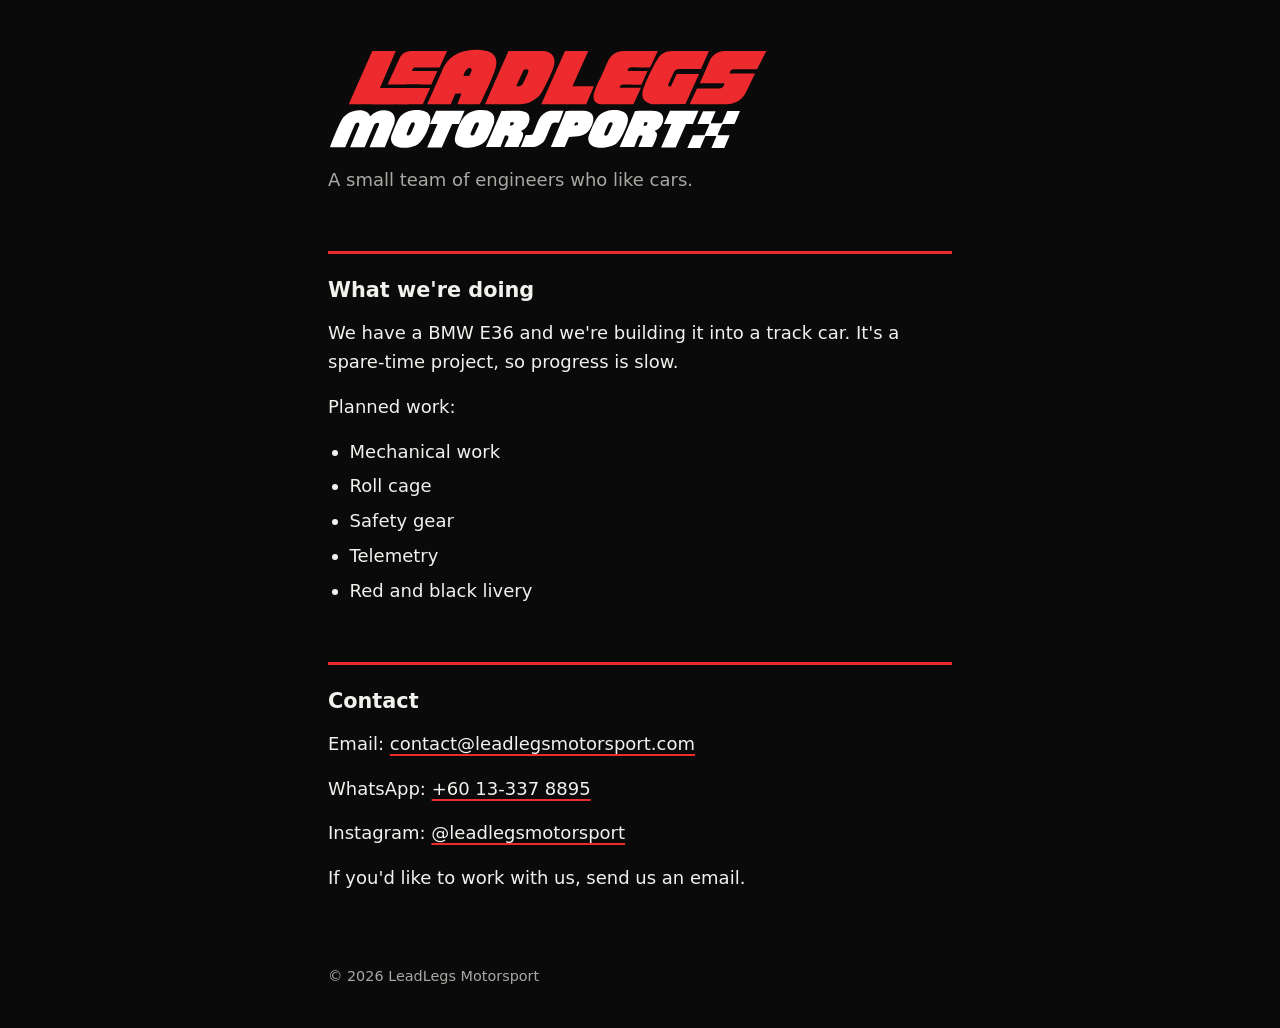
==== index.html @ bd843fe1 "Use wordmark as the main logo Replace the badge and text heading with the LeadLegs Motorsport wordma" ====
<!doctype html>
<html lang="en">
<head>
<meta charset="utf-8">
<meta name="viewport" content="width=device-width, initial-scale=1">
<title>LeadLegs Motorsport</title>
<meta name="description" content="LeadLegs Motorsport is a small team of engineers building a BMW E36 into a track car.">
<meta name="theme-color" content="#0a0a0a">
<link rel="canonical" href="https://leadlegsmotorsport.com/">
<link rel="icon" type="image/png" sizes="32x32" href="assets/favicon-32.png">
<link rel="apple-touch-icon" href="assets/apple-touch-icon.png">
<meta property="og:type" content="website">
<meta property="og:title" content="LeadLegs Motorsport">
<meta property="og:description" content="A small team of engineers building a BMW E36 into a track car.">
<meta property="og:url" content="https://leadlegsmotorsport.com/">
<meta property="og:image" content="https://leadlegsmotorsport.com/assets/og.png">
<meta name="twitter:card" content="summary_large_image">
<style>
  :root { --red: #ed2a2c; --bg: #0a0a0a; --text: #f2f1ee; --muted: #a8a8a4; }
  * { box-sizing: border-box; }
  body {
    margin: 0;
    background: var(--bg);
    color: var(--text);
    font: 18px/1.6 system-ui, -apple-system, "Segoe UI", Roboto, Arial, sans-serif;
  }
  a { color: var(--text); text-decoration-color: var(--red); text-decoration-thickness: 2px; text-underline-offset: 4px; }
  a:hover { color: var(--red); }
  a:focus-visible { outline: 3px solid var(--red); outline-offset: 3px; }
  main, header, footer { max-width: 42rem; margin: 0 auto; padding-left: 24px; padding-right: 24px; }
  header { padding-top: 48px; }
  h1 { margin: 0; line-height: 0; }
  header img.wordmark { display: block; width: min(100%, 440px); height: auto; }
  h2 { font-size: 1.3rem; margin: 56px 0 12px; padding-top: 20px; border-top: 3px solid var(--red); }
  p { margin: 0 0 16px; }
  .lead { color: var(--muted); margin: 16px 0 0; }
  ul { padding-left: 1.2em; margin: 0 0 16px; }
  li { margin-bottom: 6px; }
  footer { padding-top: 56px; padding-bottom: 40px; color: var(--muted); font-size: .9rem; }
</style>
</head>
<body>

<header>
  <h1><img class="wordmark" src="assets/wordmark.svg" width="440" height="102" alt="LeadLegs Motorsport"></h1>
  <p class="lead">A small team of engineers who like cars.</p>
</header>

<main>
  <h2>What we're doing</h2>
  <p>We have a BMW E36 and we're building it into a track car. It's a spare-time project, so progress is slow.</p>
  <p>Planned work:</p>
  <ul>
    <li>Mechanical work</li>
    <li>Roll cage</li>
    <li>Safety gear</li>
    <li>Telemetry</li>
    <li>Red and black livery</li>
  </ul>

  <h2>Contact</h2>
  <p>Email: <a href="mailto:contact@leadlegsmotorsport.com">contact@leadlegsmotorsport.com</a></p>
  <p>WhatsApp: <a href="https://wa.me/60133378895" rel="noopener">+60 13-337 8895</a></p>
  <p>Instagram: <a href="https://www.instagram.com/leadlegsmotorsport" rel="noopener">@leadlegsmotorsport</a></p>
  <p>If you'd like to work with us, send us an email.</p>
</main>

<footer>
  &copy; 2026 LeadLegs Motorsport
</footer>

</body>
</html>
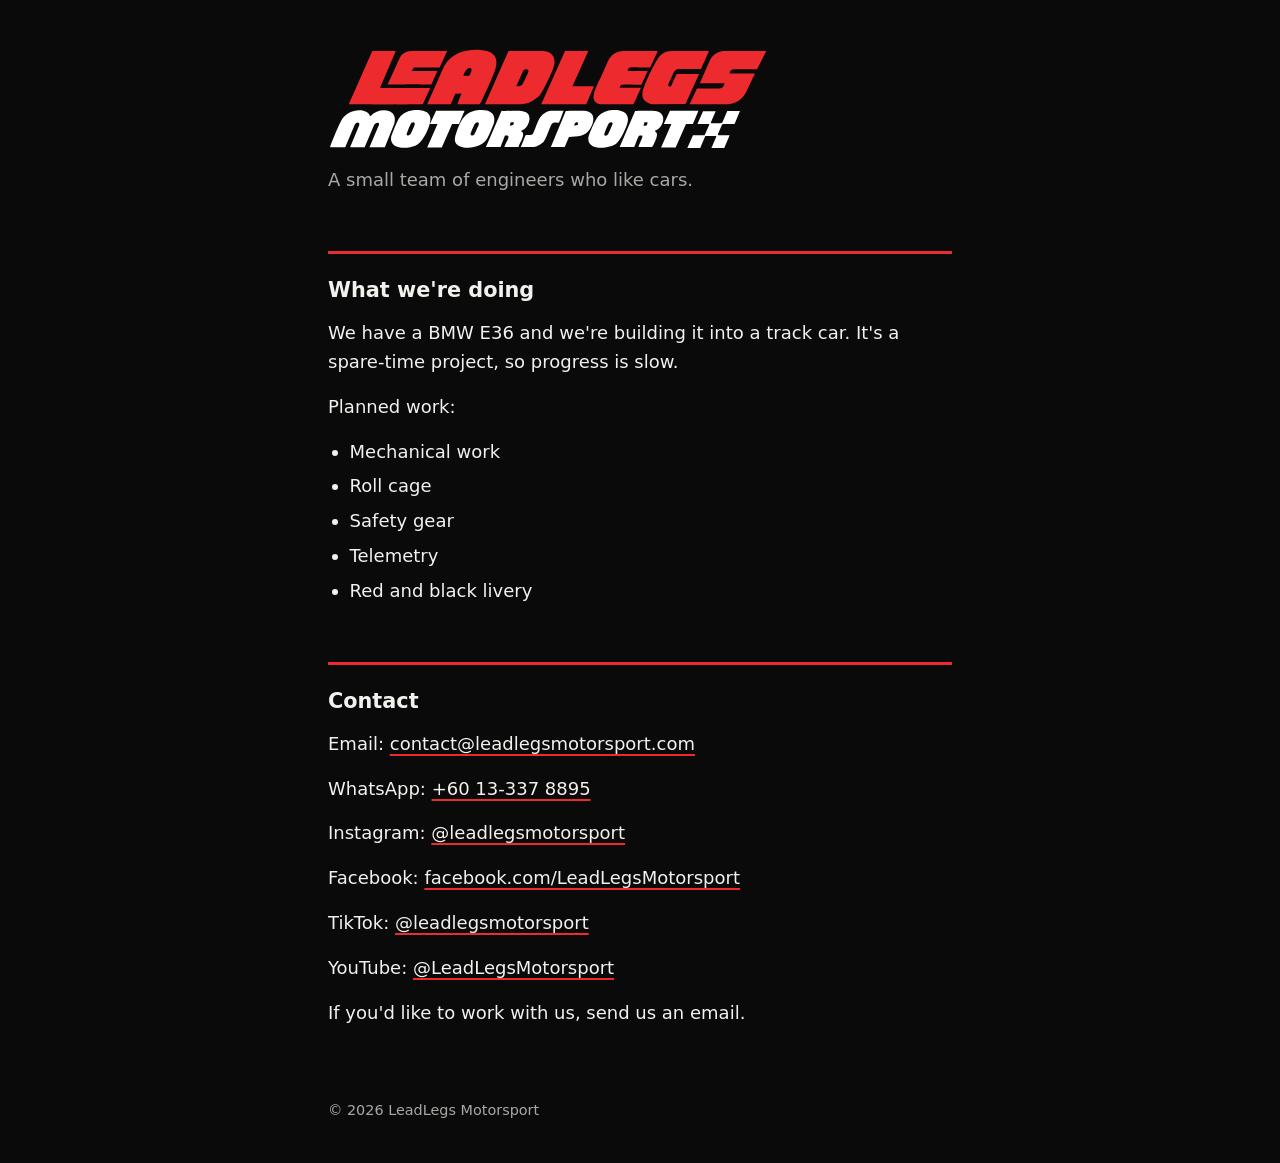
==== commit e1635117: "Add Facebook, TikTok and YouTube links Co-Authored-By: Claude Sonnet 5.5 <noreply@anthropic.com> Cla" ====
--- a/index.html
+++ b/index.html
@@ -62,6 +62,9 @@
   <p>Email: <a href="mailto:contact@leadlegsmotorsport.com">contact@leadlegsmotorsport.com</a></p>
   <p>WhatsApp: <a href="https://wa.me/60133378895" rel="noopener">+60 13-337 8895</a></p>
   <p>Instagram: <a href="https://www.instagram.com/leadlegsmotorsport" rel="noopener">@leadlegsmotorsport</a></p>
+  <p>Facebook: <a href="https://www.facebook.com/LeadLegsMotorsport/" rel="noopener">facebook.com/LeadLegsMotorsport</a></p>
+  <p>TikTok: <a href="https://www.tiktok.com/@leadlegsmotorsport" rel="noopener">@leadlegsmotorsport</a></p>
+  <p>YouTube: <a href="https://www.youtube.com/@LeadLegsMotorsport" rel="noopener">@LeadLegsMotorsport</a></p>
   <p>If you'd like to work with us, send us an email.</p>
 </main>
 
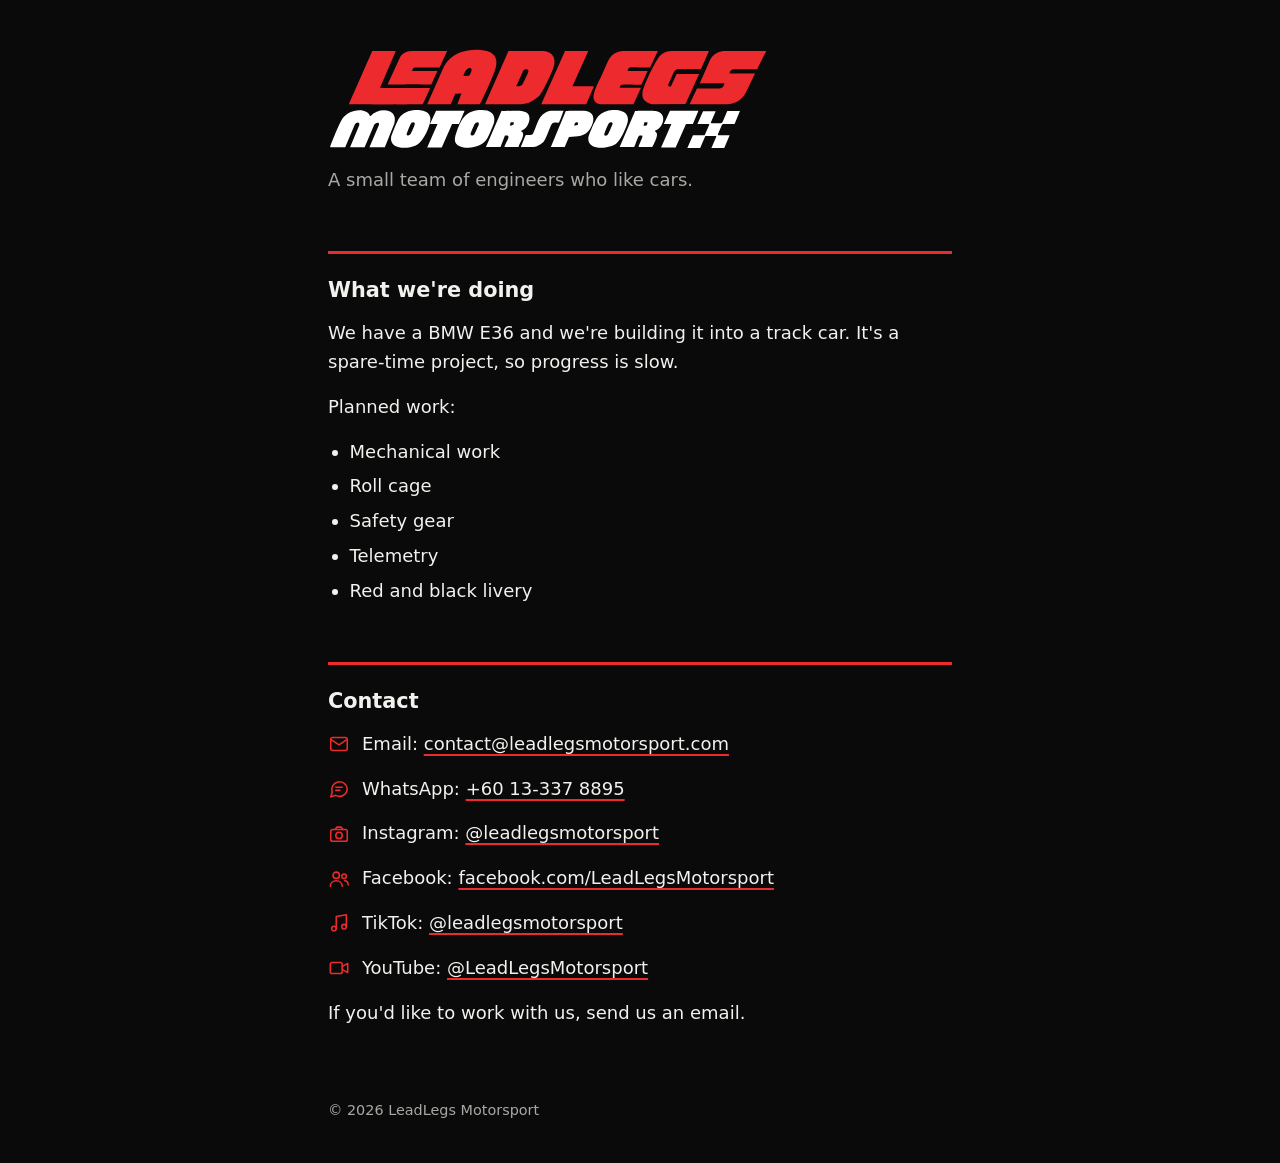
==== commit ebbc72b7: "Add line-art icons beside contact links Co-Authored-By: Claude Sonnet 5.5 <noreply@anthropic.com> Cl" ====
--- a/index.html
+++ b/index.html
@@ -33,6 +33,8 @@
   header img.wordmark { display: block; width: min(100%, 440px); height: auto; }
   h2 { font-size: 1.3rem; margin: 56px 0 12px; padding-top: 20px; border-top: 3px solid var(--red); }
   p { margin: 0 0 16px; }
+  .c { display: flex; align-items: center; gap: 12px; }
+  .c svg { width: 22px; height: 22px; flex: none; fill: none; stroke: var(--red); stroke-width: 1.7; stroke-linecap: round; stroke-linejoin: round; }
   .lead { color: var(--muted); margin: 16px 0 0; }
   ul { padding-left: 1.2em; margin: 0 0 16px; }
   li { margin-bottom: 6px; }
@@ -59,12 +61,12 @@
   </ul>
 
   <h2>Contact</h2>
-  <p>Email: <a href="mailto:contact@leadlegsmotorsport.com">contact@leadlegsmotorsport.com</a></p>
-  <p>WhatsApp: <a href="https://wa.me/60133378895" rel="noopener">+60 13-337 8895</a></p>
-  <p>Instagram: <a href="https://www.instagram.com/leadlegsmotorsport" rel="noopener">@leadlegsmotorsport</a></p>
-  <p>Facebook: <a href="https://www.facebook.com/LeadLegsMotorsport/" rel="noopener">facebook.com/LeadLegsMotorsport</a></p>
-  <p>TikTok: <a href="https://www.tiktok.com/@leadlegsmotorsport" rel="noopener">@leadlegsmotorsport</a></p>
-  <p>YouTube: <a href="https://www.youtube.com/@LeadLegsMotorsport" rel="noopener">@LeadLegsMotorsport</a></p>
+  <p class="c"><svg viewBox="0 0 24 24" aria-hidden="true"><rect x="3" y="5" width="18" height="14" rx="2"/><path d="M3 7l9 6 9-6"/></svg><span>Email: <a href="mailto:contact@leadlegsmotorsport.com">contact@leadlegsmotorsport.com</a></span></p>
+  <p class="c"><svg viewBox="0 0 24 24" aria-hidden="true"><path d="M21 11.5a8.5 8.5 0 0 1-12.6 7.4L3 20.5l1.6-5A8.5 8.5 0 1 1 21 11.5z"/><path d="M8.5 10h7M8.5 13.5h4.5"/></svg><span>WhatsApp: <a href="https://wa.me/60133378895" rel="noopener">+60 13-337 8895</a></span></p>
+  <p class="c"><svg viewBox="0 0 24 24" aria-hidden="true"><rect x="3" y="7" width="18" height="13" rx="2"/><path d="M8 7l1.5-2.5h5L16 7"/><circle cx="12" cy="13.5" r="3.5"/></svg><span>Instagram: <a href="https://www.instagram.com/leadlegsmotorsport" rel="noopener">@leadlegsmotorsport</a></span></p>
+  <p class="c"><svg viewBox="0 0 24 24" aria-hidden="true"><circle cx="9" cy="8" r="3.5"/><path d="M2.5 20c0-3.6 2.9-6 6.5-6s6.5 2.4 6.5 6"/><circle cx="17.5" cy="9" r="2.5"/><path d="M18 14c2.5 0 4 1.8 4 4.5"/></svg><span>Facebook: <a href="https://www.facebook.com/LeadLegsMotorsport/" rel="noopener">facebook.com/LeadLegsMotorsport</a></span></p>
+  <p class="c"><svg viewBox="0 0 24 24" aria-hidden="true"><path d="M9 18V5l11-2v13"/><circle cx="6.5" cy="18" r="2.5"/><circle cx="17.5" cy="16" r="2.5"/></svg><span>TikTok: <a href="https://www.tiktok.com/@leadlegsmotorsport" rel="noopener">@leadlegsmotorsport</a></span></p>
+  <p class="c"><svg viewBox="0 0 24 24" aria-hidden="true"><rect x="2.5" y="6" width="13" height="12" rx="2"/><path d="M15.5 10.5l6-3.5v10l-6-3.5"/></svg><span>YouTube: <a href="https://www.youtube.com/@LeadLegsMotorsport" rel="noopener">@LeadLegsMotorsport</a></span></p>
   <p>If you'd like to work with us, send us an email.</p>
 </main>
 
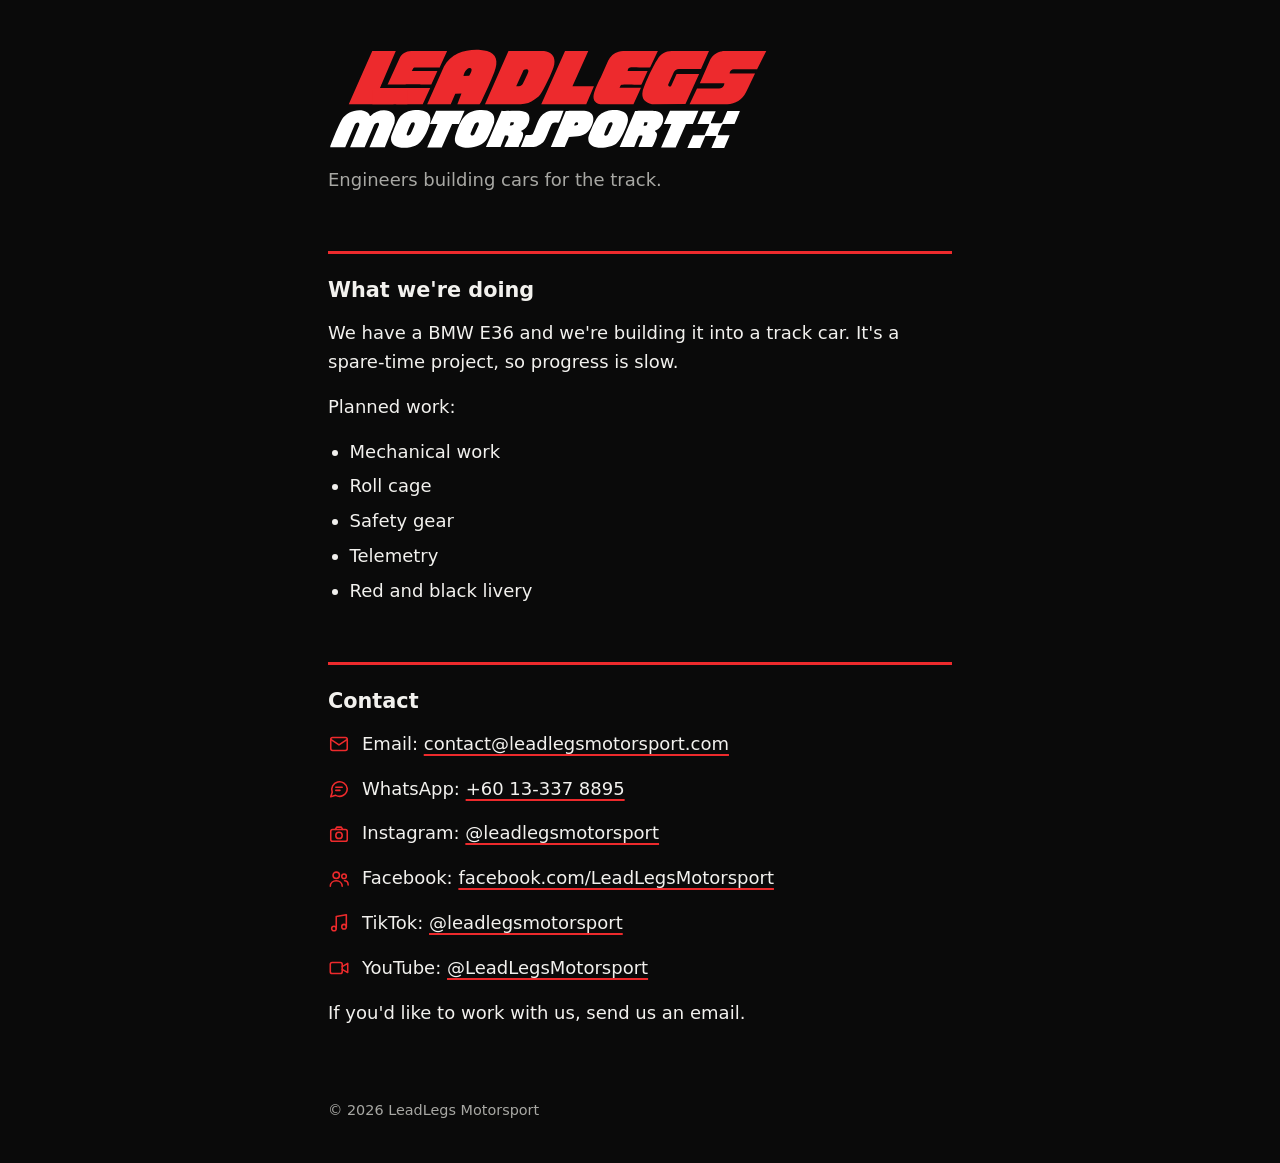
==== commit 1abbf012: "Reword the tagline Co-Authored-By: Claude Sonnet 5.5 <noreply@anthropic.com> Claude-Session: https:/" ====
--- a/index.html
+++ b/index.html
@@ -45,7 +45,7 @@
 
 <header>
   <h1><img class="wordmark" src="assets/wordmark.svg" width="440" height="102" alt="LeadLegs Motorsport"></h1>
-  <p class="lead">A small team of engineers who like cars.</p>
+  <p class="lead">Engineers building cars for the track.</p>
 </header>
 
 <main>
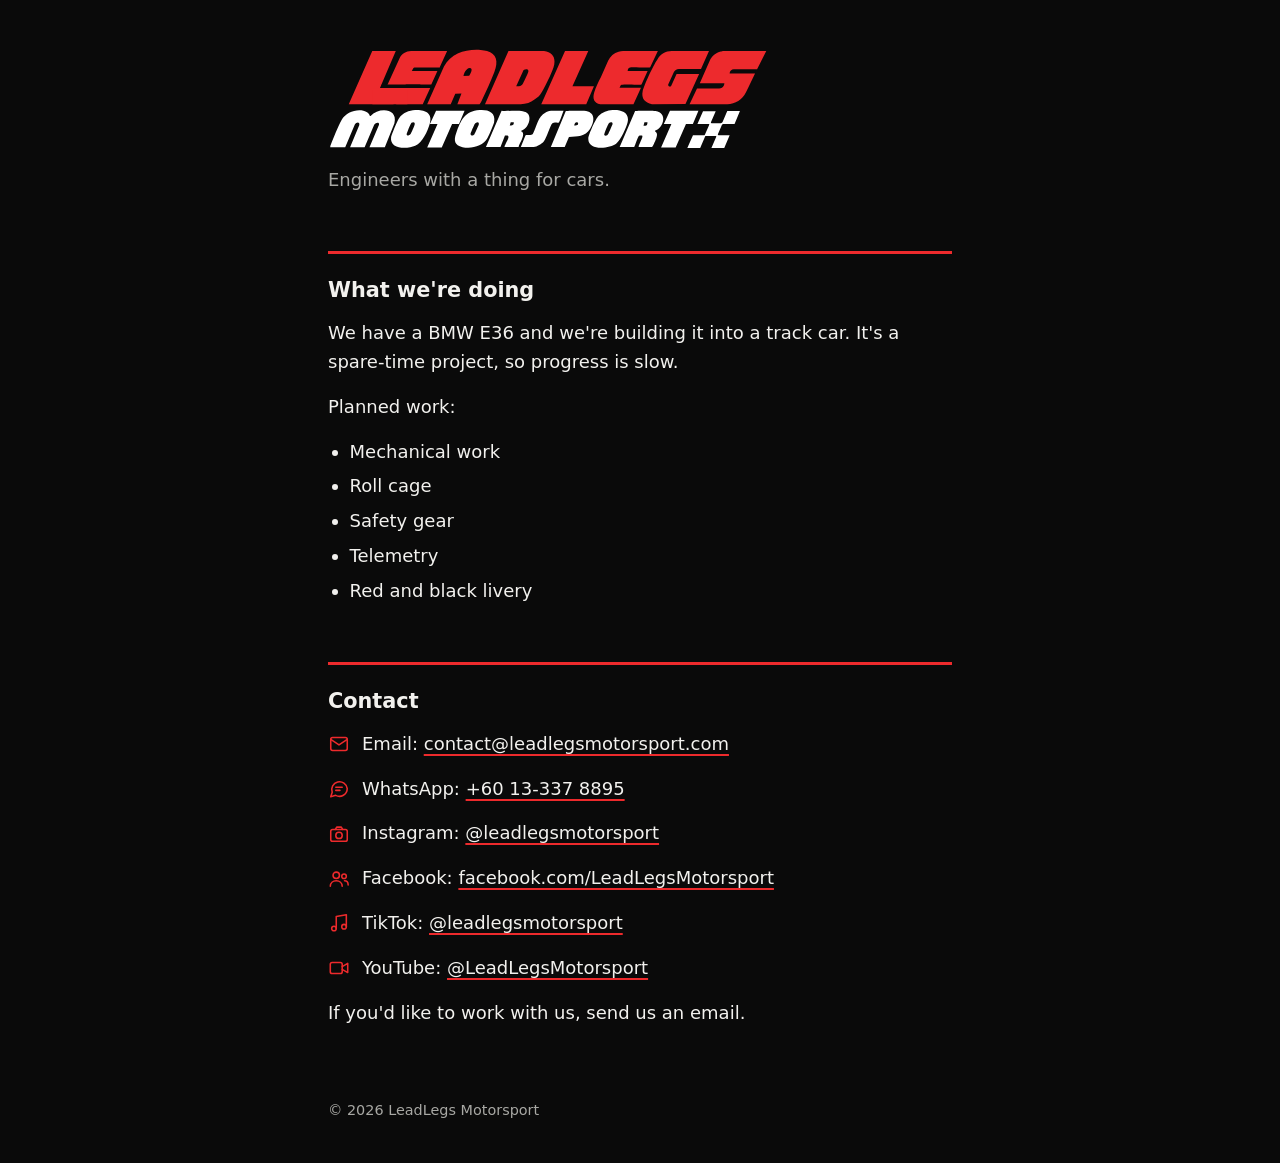
==== commit 9c58c9c7: "Update tagline Co-Authored-By: Claude Sonnet 5.5 <noreply@anthropic.com> Claude-Session: https://cla" ====
--- a/index.html
+++ b/index.html
@@ -45,7 +45,7 @@
 
 <header>
   <h1><img class="wordmark" src="assets/wordmark.svg" width="440" height="102" alt="LeadLegs Motorsport"></h1>
-  <p class="lead">Engineers building cars for the track.</p>
+  <p class="lead">Engineers with a thing for cars.</p>
 </header>
 
 <main>
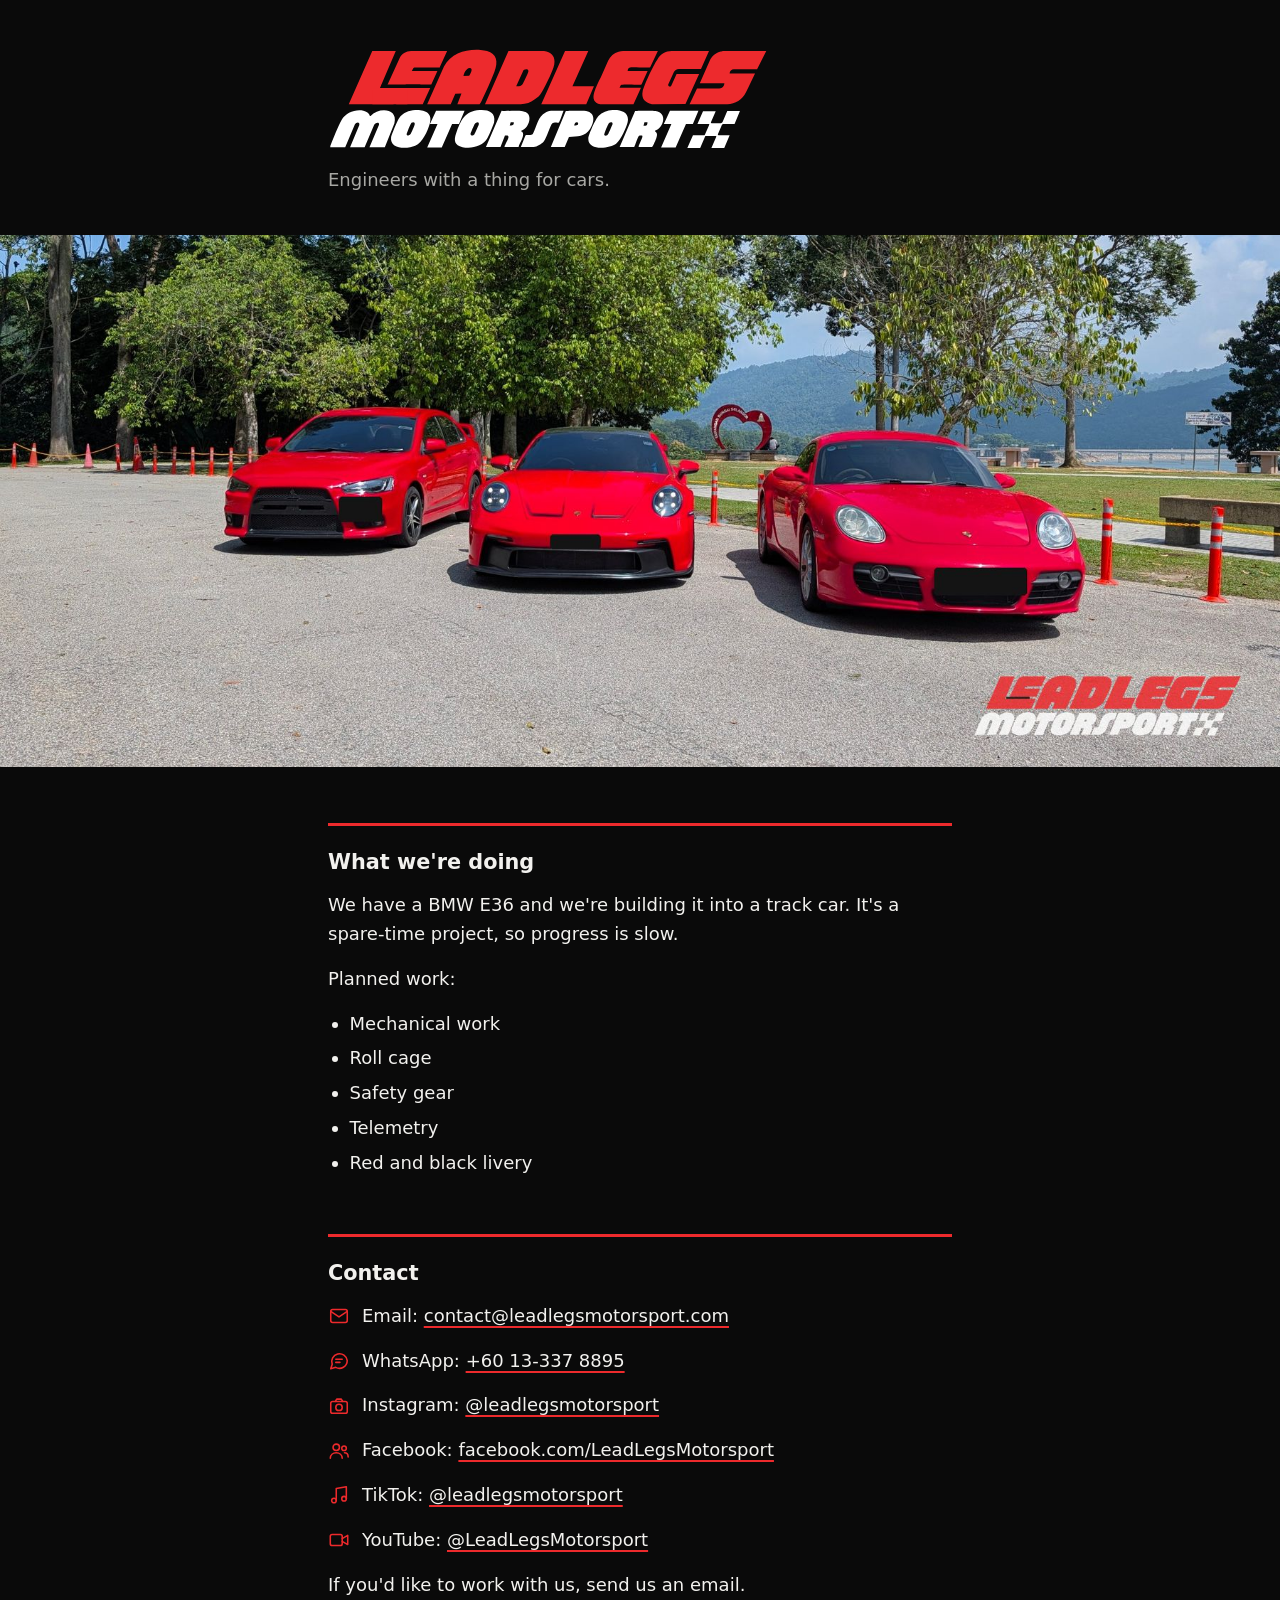
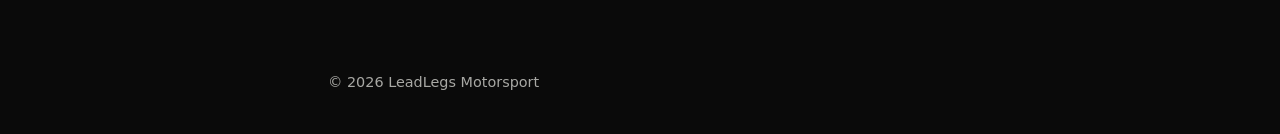
==== commit 1f2340db: "Add banner photo with plates censored and watermark Co-Authored-By: Claude Sonnet 5.5 <noreply@anthr" ====
--- a/index.html
+++ b/index.html
@@ -31,6 +31,8 @@
   header { padding-top: 48px; }
   h1 { margin: 0; line-height: 0; }
   header img.wordmark { display: block; width: min(100%, 440px); height: auto; }
+  .banner { margin: 40px 0 0; }
+  .banner img { display: block; width: 100%; height: auto; max-height: 540px; object-fit: cover; object-position: 50% 55%; }
   h2 { font-size: 1.3rem; margin: 56px 0 12px; padding-top: 20px; border-top: 3px solid var(--red); }
   p { margin: 0 0 16px; }
   .c { display: flex; align-items: center; gap: 12px; }
@@ -47,6 +49,10 @@
   <h1><img class="wordmark" src="assets/wordmark.svg" width="440" height="102" alt="LeadLegs Motorsport"></h1>
   <p class="lead">Engineers with a thing for cars.</p>
 </header>
+
+<div class="banner">
+  <img src="assets/cars-1800.jpg" srcset="assets/cars-900.jpg 900w, assets/cars-1800.jpg 1800w" sizes="100vw" width="1800" height="748" alt="Three red cars parked side by side: a Mitsubishi Lancer Evolution, a Porsche 911 GT3 and a Porsche Cayman">
+</div>
 
 <main>
   <h2>What we're doing</h2>
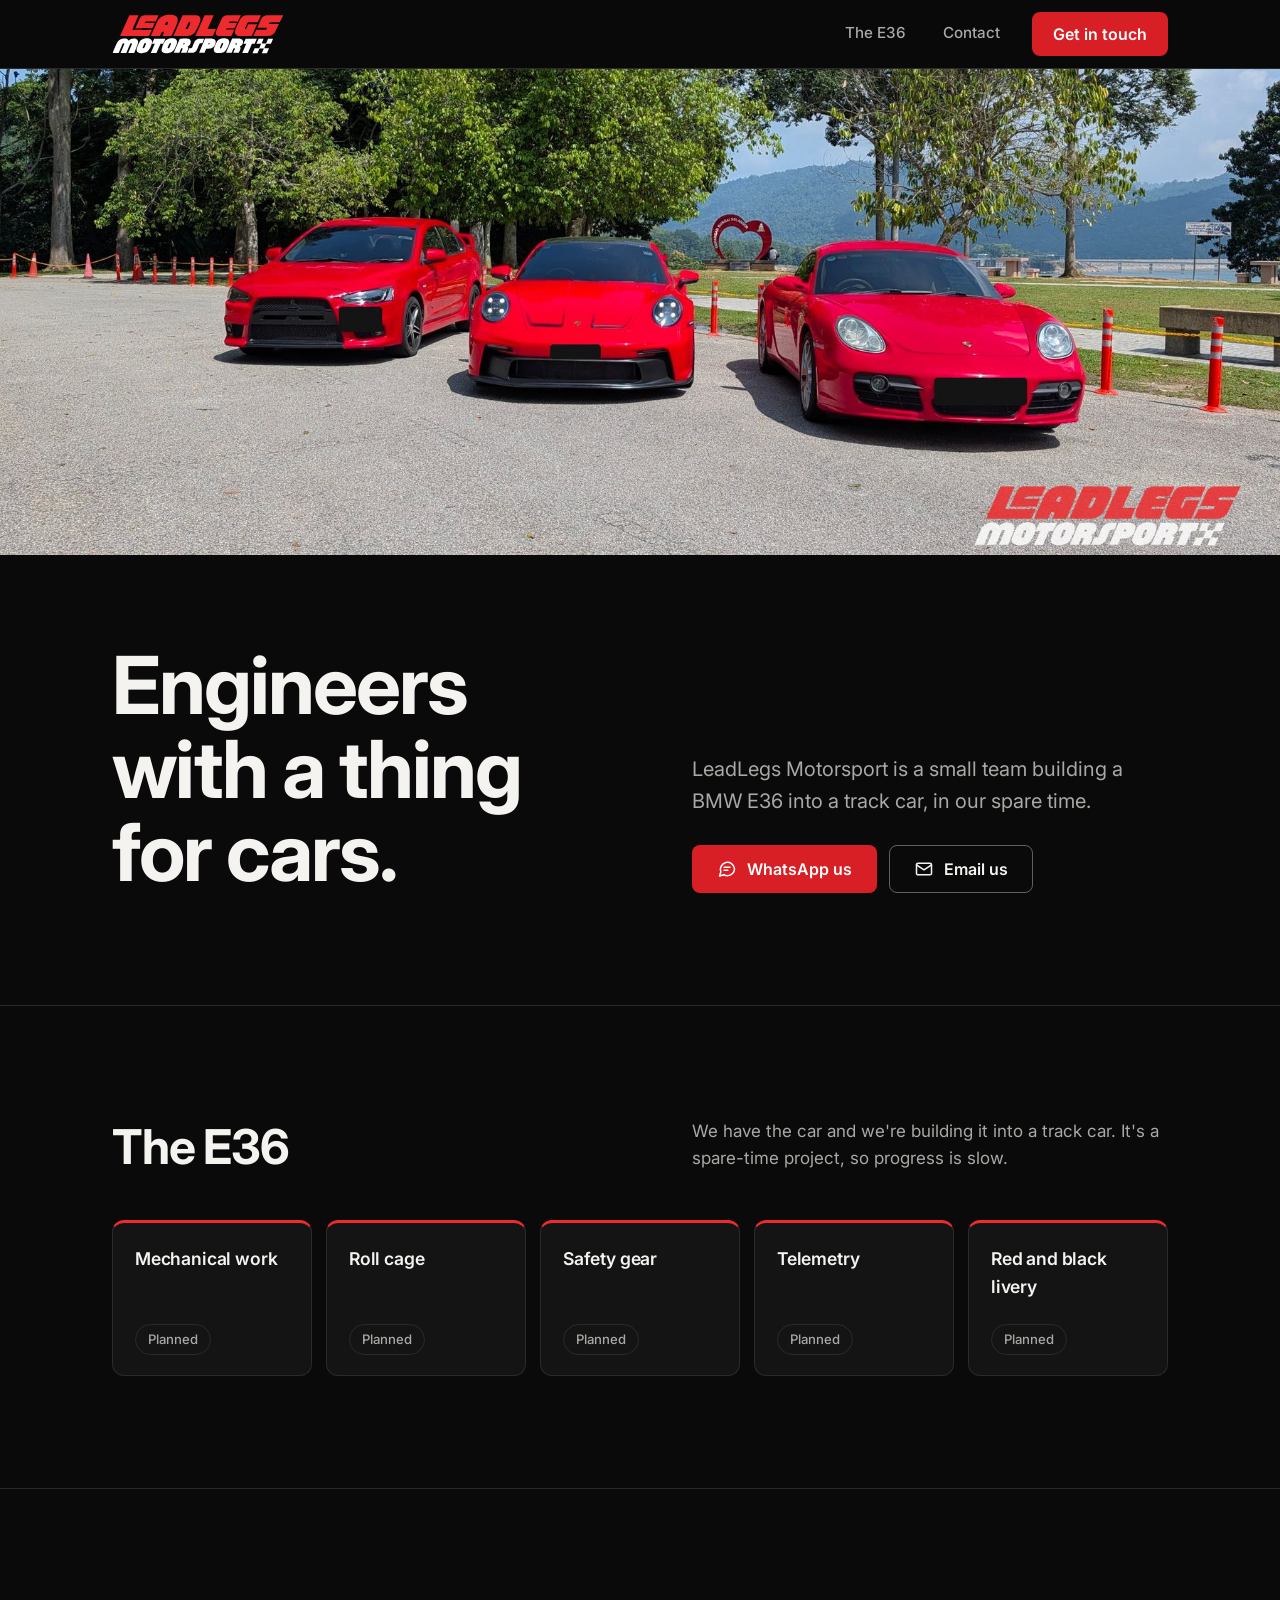
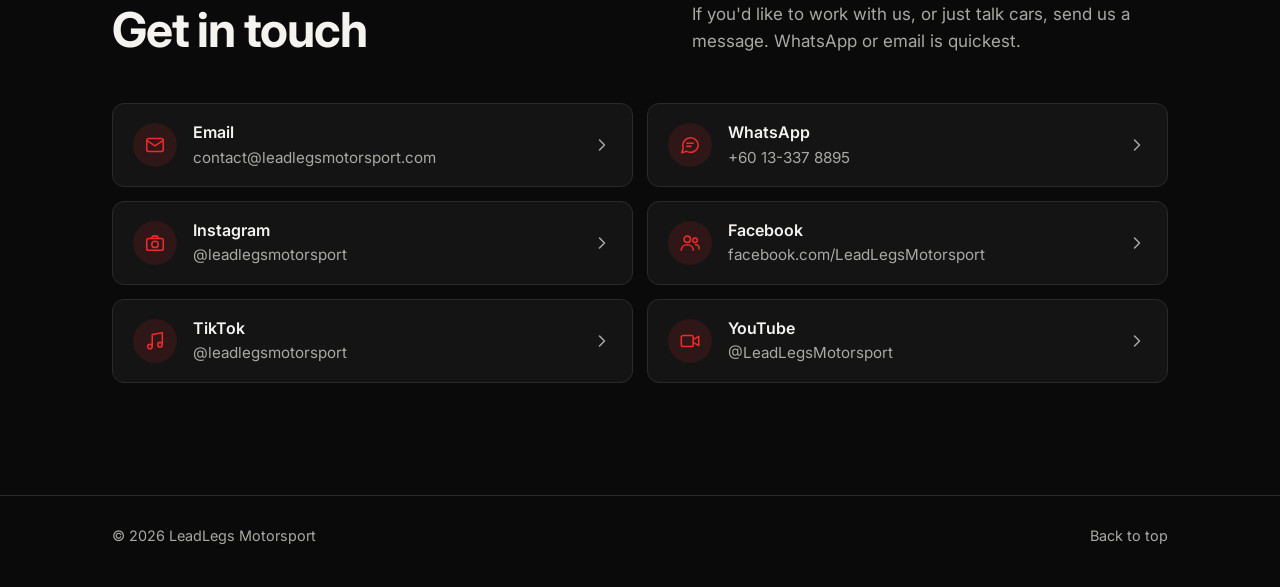
==== commit 8c672254: "Modern redesign: sticky bar, photo hero, cards Sticky top bar with the wordmark and a primary action" ====
--- a/index.html
+++ b/index.html
@@ -15,69 +15,235 @@
 <meta property="og:url" content="https://leadlegsmotorsport.com/">
 <meta property="og:image" content="https://leadlegsmotorsport.com/assets/og.png">
 <meta name="twitter:card" content="summary_large_image">
+<link rel="preconnect" href="https://fonts.googleapis.com">
+<link rel="preconnect" href="https://fonts.gstatic.com" crossorigin>
+<link href="https://fonts.googleapis.com/css2?family=Inter:wght@400;500;600;700&display=swap" rel="stylesheet">
 <style>
-  :root { --red: #ed2a2c; --bg: #0a0a0a; --text: #f2f1ee; --muted: #a8a8a4; }
+  :root {
+    --red: #ed2a2c;          /* wordmark red, used for accents */
+    --red-btn: #d71f25;      /* slightly deeper red so white text passes contrast */
+    --bg: #0a0a0a;
+    --surface: #141414;
+    --surface-hi: #1c1c1c;
+    --line: #2a2a2a;
+    --text: #f4f3f0;
+    --muted: #a9a8a4;
+    --radius: 12px;
+    --wrap: 72rem;
+    --gutter: clamp(20px, 5vw, 48px);
+    --bar-h: 68px;
+  }
   * { box-sizing: border-box; }
+  html { scroll-behavior: smooth; scroll-padding-top: calc(var(--bar-h) + 16px); }
   body {
     margin: 0;
     background: var(--bg);
     color: var(--text);
-    font: 18px/1.6 system-ui, -apple-system, "Segoe UI", Roboto, Arial, sans-serif;
-  }
-  a { color: var(--text); text-decoration-color: var(--red); text-decoration-thickness: 2px; text-underline-offset: 4px; }
-  a:hover { color: var(--red); }
-  a:focus-visible { outline: 3px solid var(--red); outline-offset: 3px; }
-  main, header, footer { max-width: 42rem; margin: 0 auto; padding-left: 24px; padding-right: 24px; }
-  header { padding-top: 48px; }
-  h1 { margin: 0; line-height: 0; }
-  header img.wordmark { display: block; width: min(100%, 440px); height: auto; }
-  .banner { margin: 40px 0 0; }
-  .banner img { display: block; width: 100%; height: auto; max-height: 540px; object-fit: cover; object-position: 50% 55%; }
-  h2 { font-size: 1.3rem; margin: 56px 0 12px; padding-top: 20px; border-top: 3px solid var(--red); }
-  p { margin: 0 0 16px; }
-  .c { display: flex; align-items: center; gap: 12px; }
-  .c svg { width: 22px; height: 22px; flex: none; fill: none; stroke: var(--red); stroke-width: 1.7; stroke-linecap: round; stroke-linejoin: round; }
-  .lead { color: var(--muted); margin: 16px 0 0; }
-  ul { padding-left: 1.2em; margin: 0 0 16px; }
-  li { margin-bottom: 6px; }
-  footer { padding-top: 56px; padding-bottom: 40px; color: var(--muted); font-size: .9rem; }
+    font-family: "Inter", system-ui, -apple-system, "Segoe UI", Roboto, Arial, sans-serif;
+    font-size: 1.0625rem;
+    line-height: 1.6;
+    -webkit-font-smoothing: antialiased;
+  }
+  a { color: inherit; }
+  img { max-width: 100%; }
+  :focus-visible { outline: 3px solid var(--red); outline-offset: 3px; border-radius: 6px; }
+  .wrap { max-width: var(--wrap); margin: 0 auto; padding: 0 var(--gutter); }
+
+  .skip { position: absolute; left: 12px; top: -60px; z-index: 20; background: var(--text); color: var(--bg); padding: 10px 16px; border-radius: 8px; font-weight: 600; text-decoration: none; }
+  .skip:focus { top: 12px; }
+
+  /* ---- buttons (filled, outlined) ---- */
+  .btn {
+    display: inline-flex; align-items: center; justify-content: center; gap: 10px;
+    min-height: 48px; padding: 0 24px;
+    border-radius: 8px; border: 1.5px solid transparent;
+    font: 600 1rem/1 "Inter", system-ui, sans-serif; text-decoration: none; cursor: pointer;
+    transition: background-color .15s, border-color .15s, transform .1s;
+  }
+  .btn svg { width: 20px; height: 20px; fill: none; stroke: currentColor; stroke-width: 1.8; stroke-linecap: round; stroke-linejoin: round; }
+  .btn:active { transform: scale(.98); }
+  .btn-fill { background: var(--red-btn); color: #fff; }
+  .btn-fill:hover { background: #ee2d33; }
+  .btn-line { border-color: rgba(255,255,255,.35); color: var(--text); }
+  .btn-line:hover { background: rgba(255,255,255,.08); border-color: rgba(255,255,255,.6); }
+
+  /* ---- top bar ---- */
+  .bar {
+    position: sticky; top: 0; z-index: 10;
+    background: rgba(10,10,10,.82);
+    -webkit-backdrop-filter: saturate(1.4) blur(14px); backdrop-filter: saturate(1.4) blur(14px);
+    border-bottom: 1px solid var(--line);
+  }
+  .bar .wrap { height: var(--bar-h); display: flex; align-items: center; justify-content: space-between; gap: 16px; }
+  .brand { display: block; line-height: 0; }
+  .brand img { height: 40px; width: auto; display: block; }
+  .bar nav { display: flex; align-items: center; gap: clamp(8px, 2vw, 28px); }
+  .bar nav a:not(.btn) { padding: 12px 6px; font-weight: 500; font-size: .95rem; text-decoration: none; color: var(--muted); border-bottom: 2px solid transparent; }
+  .bar nav a:not(.btn):hover { color: var(--text); border-bottom-color: var(--red); }
+  .bar .btn { min-height: 44px; padding: 0 20px; }
+
+  /* ---- hero ---- */
+  .hero-img { display: block; width: 100%; height: clamp(200px, 38vw, 600px); object-fit: cover; object-position: 50% 52%; }
+  .intro { padding: clamp(40px, 7vw, 88px) 0 clamp(56px, 9vw, 112px); }
+  .intro .wrap { display: grid; grid-template-columns: 1.1fr 1fr; gap: clamp(24px, 5vw, 56px); align-items: end; }
+  h1, h2 { margin: 0; font-weight: 700; letter-spacing: -0.025em; line-height: 1.04; text-wrap: balance; }
+  h1 { font-size: clamp(2.5rem, 6.4vw, 5rem); }
+  h2 { font-size: clamp(1.9rem, 4vw, 3rem); }
+  .intro p { margin: 0 0 28px; color: var(--muted); font-size: clamp(1.05rem, 1.6vw, 1.25rem); max-width: 30rem; }
+  .actions { display: flex; flex-wrap: wrap; gap: 12px; }
+
+  /* ---- sections ---- */
+  section.block { padding: clamp(56px, 9vw, 112px) 0; border-top: 1px solid var(--line); }
+  .head { display: grid; grid-template-columns: 1.1fr 1fr; gap: clamp(24px, 5vw, 56px); align-items: end; margin-bottom: clamp(28px, 4vw, 48px); }
+  .head p { margin: 0; color: var(--muted); max-width: 30rem; }
+
+  /* E36 planned work */
+  .grid { display: grid; gap: 14px; grid-template-columns: repeat(auto-fit, minmax(180px, 1fr)); }
+  .tile { background: var(--surface); border: 1px solid var(--line); border-radius: var(--radius); padding: 22px 22px 20px; display: flex; flex-direction: column; gap: 22px; min-height: 132px; justify-content: space-between; border-top: 3px solid var(--red); }
+  .tile strong { font-size: 1.1rem; font-weight: 600; letter-spacing: -0.01em; }
+  .chip { align-self: flex-start; font-size: .82rem; font-weight: 500; color: var(--muted); border: 1px solid var(--line); border-radius: 999px; padding: 4px 12px; }
+
+  /* contact cards */
+  .cards { display: grid; gap: 14px; grid-template-columns: repeat(auto-fit, minmax(380px, 1fr)); }
+  .card {
+    display: flex; align-items: center; gap: 16px; min-height: 80px; padding: 16px 20px;
+    background: var(--surface); border: 1px solid var(--line); border-radius: var(--radius);
+    text-decoration: none; transition: background-color .15s, border-color .15s, transform .15s, box-shadow .15s;
+  }
+  .card:hover { background: var(--surface-hi); border-color: var(--red); transform: translateY(-2px); box-shadow: 0 10px 28px rgba(0,0,0,.45); }
+  .card:active { transform: translateY(0); }
+  .ic { flex: none; width: 44px; height: 44px; display: grid; place-items: center; border-radius: 50%; background: rgba(237,42,44,.12); }
+  .ic svg { width: 22px; height: 22px; fill: none; stroke: var(--red); stroke-width: 1.7; stroke-linecap: round; stroke-linejoin: round; }
+  .meta { display: flex; flex-direction: column; min-width: 0; flex: 1; }
+  .meta b { font-weight: 600; font-size: 1rem; }
+  .meta span { color: var(--muted); font-size: .95rem; overflow-wrap: anywhere; }
+  .chev { flex: none; width: 20px; height: 20px; fill: none; stroke: var(--muted); stroke-width: 1.8; stroke-linecap: round; stroke-linejoin: round; transition: transform .15s, stroke .15s; }
+  .card:hover .chev { stroke: var(--text); transform: translateX(3px); }
+
+  footer { border-top: 1px solid var(--line); padding: 28px 0 40px; color: var(--muted); font-size: .9rem; }
+  footer .wrap { display: flex; justify-content: space-between; align-items: center; gap: 16px; flex-wrap: wrap; }
+  footer a { text-decoration: none; }
+  footer a:hover { color: var(--text); }
+
+  @media (max-width: 760px) {
+    :root { --bar-h: 60px; }
+    .brand img { height: 34px; }
+    .bar nav a:not(.btn) { display: none; }
+    .intro .wrap, .head { grid-template-columns: 1fr; align-items: start; }
+    .actions .btn { flex: 1 1 100%; }
+    .hero-img { height: auto; }
+    .tile { flex-direction: row; align-items: center; min-height: 64px; padding: 16px 20px; gap: 12px; }
+    .chip { align-self: center; }
+    .chev { display: none; }
+    .cards { grid-template-columns: 1fr; }
+    .meta span { font-size: .9rem; }
+  }
+  @media (prefers-reduced-motion: reduce) {
+    html { scroll-behavior: auto; }
+    * { transition: none !important; }
+  }
 </style>
 </head>
 <body>
-
-<header>
-  <h1><img class="wordmark" src="assets/wordmark.svg" width="440" height="102" alt="LeadLegs Motorsport"></h1>
-  <p class="lead">Engineers with a thing for cars.</p>
+<a class="skip" href="#main">Skip to content</a>
+
+<header class="bar">
+  <div class="wrap">
+    <a class="brand" href="#top" aria-label="LeadLegs Motorsport, back to top"><img src="assets/wordmark.svg" width="173" height="40" alt="LeadLegs Motorsport"></a>
+    <nav aria-label="Main">
+      <a href="#e36">The E36</a>
+      <a href="#contact">Contact</a>
+      <a class="btn btn-fill" href="#contact">Get in touch</a>
+    </nav>
+  </div>
 </header>
 
-<div class="banner">
-  <img src="assets/cars-1800.jpg" srcset="assets/cars-900.jpg 900w, assets/cars-1800.jpg 1800w" sizes="100vw" width="1800" height="748" alt="Three red cars parked side by side: a Mitsubishi Lancer Evolution, a Porsche 911 GT3 and a Porsche Cayman">
-</div>
-
-<main>
-  <h2>What we're doing</h2>
-  <p>We have a BMW E36 and we're building it into a track car. It's a spare-time project, so progress is slow.</p>
-  <p>Planned work:</p>
-  <ul>
-    <li>Mechanical work</li>
-    <li>Roll cage</li>
-    <li>Safety gear</li>
-    <li>Telemetry</li>
-    <li>Red and black livery</li>
-  </ul>
-
-  <h2>Contact</h2>
-  <p class="c"><svg viewBox="0 0 24 24" aria-hidden="true"><rect x="3" y="5" width="18" height="14" rx="2"/><path d="M3 7l9 6 9-6"/></svg><span>Email: <a href="mailto:contact@leadlegsmotorsport.com">contact@leadlegsmotorsport.com</a></span></p>
-  <p class="c"><svg viewBox="0 0 24 24" aria-hidden="true"><path d="M21 11.5a8.5 8.5 0 0 1-12.6 7.4L3 20.5l1.6-5A8.5 8.5 0 1 1 21 11.5z"/><path d="M8.5 10h7M8.5 13.5h4.5"/></svg><span>WhatsApp: <a href="https://wa.me/60133378895" rel="noopener">+60 13-337 8895</a></span></p>
-  <p class="c"><svg viewBox="0 0 24 24" aria-hidden="true"><rect x="3" y="7" width="18" height="13" rx="2"/><path d="M8 7l1.5-2.5h5L16 7"/><circle cx="12" cy="13.5" r="3.5"/></svg><span>Instagram: <a href="https://www.instagram.com/leadlegsmotorsport" rel="noopener">@leadlegsmotorsport</a></span></p>
-  <p class="c"><svg viewBox="0 0 24 24" aria-hidden="true"><circle cx="9" cy="8" r="3.5"/><path d="M2.5 20c0-3.6 2.9-6 6.5-6s6.5 2.4 6.5 6"/><circle cx="17.5" cy="9" r="2.5"/><path d="M18 14c2.5 0 4 1.8 4 4.5"/></svg><span>Facebook: <a href="https://www.facebook.com/LeadLegsMotorsport/" rel="noopener">facebook.com/LeadLegsMotorsport</a></span></p>
-  <p class="c"><svg viewBox="0 0 24 24" aria-hidden="true"><path d="M9 18V5l11-2v13"/><circle cx="6.5" cy="18" r="2.5"/><circle cx="17.5" cy="16" r="2.5"/></svg><span>TikTok: <a href="https://www.tiktok.com/@leadlegsmotorsport" rel="noopener">@leadlegsmotorsport</a></span></p>
-  <p class="c"><svg viewBox="0 0 24 24" aria-hidden="true"><rect x="2.5" y="6" width="13" height="12" rx="2"/><path d="M15.5 10.5l6-3.5v10l-6-3.5"/></svg><span>YouTube: <a href="https://www.youtube.com/@LeadLegsMotorsport" rel="noopener">@LeadLegsMotorsport</a></span></p>
-  <p>If you'd like to work with us, send us an email.</p>
+<main id="main">
+  <span id="top"></span>
+  <img class="hero-img" src="assets/cars-1800.jpg" srcset="assets/cars-900.jpg 900w, assets/cars-1800.jpg 1800w" sizes="100vw" width="1800" height="748" fetchpriority="high" alt="Three red cars parked side by side: a Mitsubishi Lancer Evolution, a Porsche 911 GT3 and a Porsche Cayman">
+
+  <section class="intro">
+    <div class="wrap">
+      <h1>Engineers with a thing for cars.</h1>
+      <div>
+        <p>LeadLegs Motorsport is a small team building a BMW E36 into a track car, in our spare time.</p>
+        <div class="actions">
+          <a class="btn btn-fill" href="https://wa.me/60133378895" rel="noopener">
+            <svg viewBox="0 0 24 24" aria-hidden="true"><path d="M21 11.5a8.5 8.5 0 0 1-12.6 7.4L3 20.5l1.6-5A8.5 8.5 0 1 1 21 11.5z"/><path d="M8.5 10h7M8.5 13.5h4.5"/></svg>
+            WhatsApp us
+          </a>
+          <a class="btn btn-line" href="mailto:contact@leadlegsmotorsport.com">
+            <svg viewBox="0 0 24 24" aria-hidden="true"><rect x="3" y="5" width="18" height="14" rx="2"/><path d="M3 7l9 6 9-6"/></svg>
+            Email us
+          </a>
+        </div>
+      </div>
+    </div>
+  </section>
+
+  <section class="block" id="e36">
+    <div class="wrap">
+      <div class="head">
+        <h2>The E36</h2>
+        <p>We have the car and we're building it into a track car. It's a spare-time project, so progress is slow.</p>
+      </div>
+      <div class="grid">
+        <div class="tile"><strong>Mechanical work</strong><span class="chip">Planned</span></div>
+        <div class="tile"><strong>Roll cage</strong><span class="chip">Planned</span></div>
+        <div class="tile"><strong>Safety gear</strong><span class="chip">Planned</span></div>
+        <div class="tile"><strong>Telemetry</strong><span class="chip">Planned</span></div>
+        <div class="tile"><strong>Red and black livery</strong><span class="chip">Planned</span></div>
+      </div>
+    </div>
+  </section>
+
+  <section class="block" id="contact">
+    <div class="wrap">
+      <div class="head">
+        <h2>Get in touch</h2>
+        <p>If you'd like to work with us, or just talk cars, send us a message. WhatsApp or email is quickest.</p>
+      </div>
+      <div class="cards">
+        <a class="card" href="mailto:contact@leadlegsmotorsport.com">
+          <span class="ic"><svg viewBox="0 0 24 24" aria-hidden="true"><rect x="3" y="5" width="18" height="14" rx="2"/><path d="M3 7l9 6 9-6"/></svg></span>
+          <span class="meta"><b>Email</b><span>contact@leadlegsmotorsport.com</span></span>
+          <svg class="chev" viewBox="0 0 24 24" aria-hidden="true"><path d="M9 6l6 6-6 6"/></svg>
+        </a>
+        <a class="card" href="https://wa.me/60133378895" rel="noopener">
+          <span class="ic"><svg viewBox="0 0 24 24" aria-hidden="true"><path d="M21 11.5a8.5 8.5 0 0 1-12.6 7.4L3 20.5l1.6-5A8.5 8.5 0 1 1 21 11.5z"/><path d="M8.5 10h7M8.5 13.5h4.5"/></svg></span>
+          <span class="meta"><b>WhatsApp</b><span>+60 13-337 8895</span></span>
+          <svg class="chev" viewBox="0 0 24 24" aria-hidden="true"><path d="M9 6l6 6-6 6"/></svg>
+        </a>
+        <a class="card" href="https://www.instagram.com/leadlegsmotorsport" rel="noopener">
+          <span class="ic"><svg viewBox="0 0 24 24" aria-hidden="true"><rect x="3" y="7" width="18" height="13" rx="2"/><path d="M8 7l1.5-2.5h5L16 7"/><circle cx="12" cy="13.5" r="3.5"/></svg></span>
+          <span class="meta"><b>Instagram</b><span>@leadlegsmotorsport</span></span>
+          <svg class="chev" viewBox="0 0 24 24" aria-hidden="true"><path d="M9 6l6 6-6 6"/></svg>
+        </a>
+        <a class="card" href="https://www.facebook.com/LeadLegsMotorsport/" rel="noopener">
+          <span class="ic"><svg viewBox="0 0 24 24" aria-hidden="true"><circle cx="9" cy="8" r="3.5"/><path d="M2.5 20c0-3.6 2.9-6 6.5-6s6.5 2.4 6.5 6"/><circle cx="17.5" cy="9" r="2.5"/><path d="M18 14c2.5 0 4 1.8 4 4.5"/></svg></span>
+          <span class="meta"><b>Facebook</b><span>facebook.com/LeadLegsMotorsport</span></span>
+          <svg class="chev" viewBox="0 0 24 24" aria-hidden="true"><path d="M9 6l6 6-6 6"/></svg>
+        </a>
+        <a class="card" href="https://www.tiktok.com/@leadlegsmotorsport" rel="noopener">
+          <span class="ic"><svg viewBox="0 0 24 24" aria-hidden="true"><path d="M9 18V5l11-2v13"/><circle cx="6.5" cy="18" r="2.5"/><circle cx="17.5" cy="16" r="2.5"/></svg></span>
+          <span class="meta"><b>TikTok</b><span>@leadlegsmotorsport</span></span>
+          <svg class="chev" viewBox="0 0 24 24" aria-hidden="true"><path d="M9 6l6 6-6 6"/></svg>
+        </a>
+        <a class="card" href="https://www.youtube.com/@LeadLegsMotorsport" rel="noopener">
+          <span class="ic"><svg viewBox="0 0 24 24" aria-hidden="true"><rect x="2.5" y="6" width="13" height="12" rx="2"/><path d="M15.5 10.5l6-3.5v10l-6-3.5"/></svg></span>
+          <span class="meta"><b>YouTube</b><span>@LeadLegsMotorsport</span></span>
+          <svg class="chev" viewBox="0 0 24 24" aria-hidden="true"><path d="M9 6l6 6-6 6"/></svg>
+        </a>
+      </div>
+    </div>
+  </section>
 </main>
 
 <footer>
-  &copy; 2026 LeadLegs Motorsport
+  <div class="wrap">
+    <span>&copy; 2026 LeadLegs Motorsport</span>
+    <a href="#top">Back to top</a>
+  </div>
 </footer>
 
 </body>
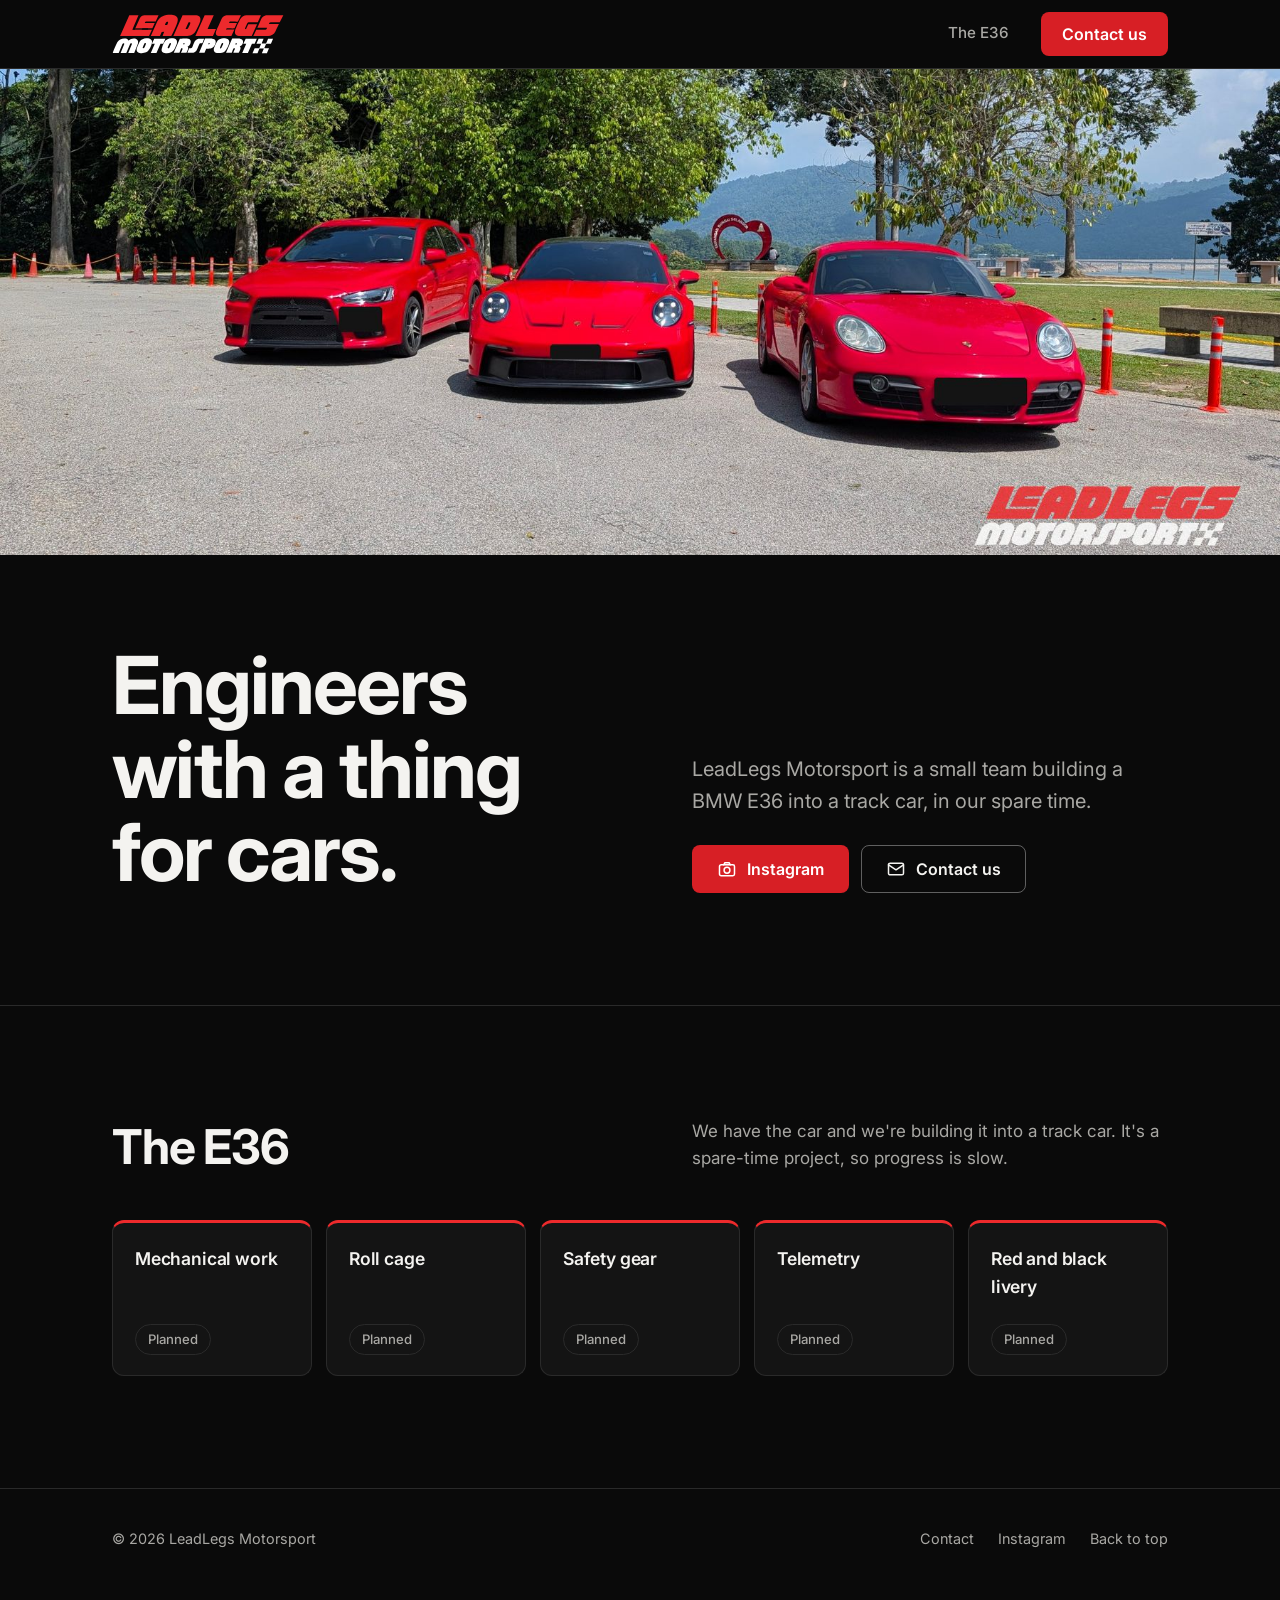
==== commit e3fa3c6b: "Add contact page; hero buttons now Instagram and Contact us Co-Authored-By: Claude Sonnet 5.5 <norep" ====
--- a/index.html
+++ b/index.html
@@ -18,131 +18,7 @@
 <link rel="preconnect" href="https://fonts.googleapis.com">
 <link rel="preconnect" href="https://fonts.gstatic.com" crossorigin>
 <link href="https://fonts.googleapis.com/css2?family=Inter:wght@400;500;600;700&display=swap" rel="stylesheet">
-<style>
-  :root {
-    --red: #ed2a2c;          /* wordmark red, used for accents */
-    --red-btn: #d71f25;      /* slightly deeper red so white text passes contrast */
-    --bg: #0a0a0a;
-    --surface: #141414;
-    --surface-hi: #1c1c1c;
-    --line: #2a2a2a;
-    --text: #f4f3f0;
-    --muted: #a9a8a4;
-    --radius: 12px;
-    --wrap: 72rem;
-    --gutter: clamp(20px, 5vw, 48px);
-    --bar-h: 68px;
-  }
-  * { box-sizing: border-box; }
-  html { scroll-behavior: smooth; scroll-padding-top: calc(var(--bar-h) + 16px); }
-  body {
-    margin: 0;
-    background: var(--bg);
-    color: var(--text);
-    font-family: "Inter", system-ui, -apple-system, "Segoe UI", Roboto, Arial, sans-serif;
-    font-size: 1.0625rem;
-    line-height: 1.6;
-    -webkit-font-smoothing: antialiased;
-  }
-  a { color: inherit; }
-  img { max-width: 100%; }
-  :focus-visible { outline: 3px solid var(--red); outline-offset: 3px; border-radius: 6px; }
-  .wrap { max-width: var(--wrap); margin: 0 auto; padding: 0 var(--gutter); }
-
-  .skip { position: absolute; left: 12px; top: -60px; z-index: 20; background: var(--text); color: var(--bg); padding: 10px 16px; border-radius: 8px; font-weight: 600; text-decoration: none; }
-  .skip:focus { top: 12px; }
-
-  /* ---- buttons (filled, outlined) ---- */
-  .btn {
-    display: inline-flex; align-items: center; justify-content: center; gap: 10px;
-    min-height: 48px; padding: 0 24px;
-    border-radius: 8px; border: 1.5px solid transparent;
-    font: 600 1rem/1 "Inter", system-ui, sans-serif; text-decoration: none; cursor: pointer;
-    transition: background-color .15s, border-color .15s, transform .1s;
-  }
-  .btn svg { width: 20px; height: 20px; fill: none; stroke: currentColor; stroke-width: 1.8; stroke-linecap: round; stroke-linejoin: round; }
-  .btn:active { transform: scale(.98); }
-  .btn-fill { background: var(--red-btn); color: #fff; }
-  .btn-fill:hover { background: #ee2d33; }
-  .btn-line { border-color: rgba(255,255,255,.35); color: var(--text); }
-  .btn-line:hover { background: rgba(255,255,255,.08); border-color: rgba(255,255,255,.6); }
-
-  /* ---- top bar ---- */
-  .bar {
-    position: sticky; top: 0; z-index: 10;
-    background: rgba(10,10,10,.82);
-    -webkit-backdrop-filter: saturate(1.4) blur(14px); backdrop-filter: saturate(1.4) blur(14px);
-    border-bottom: 1px solid var(--line);
-  }
-  .bar .wrap { height: var(--bar-h); display: flex; align-items: center; justify-content: space-between; gap: 16px; }
-  .brand { display: block; line-height: 0; }
-  .brand img { height: 40px; width: auto; display: block; }
-  .bar nav { display: flex; align-items: center; gap: clamp(8px, 2vw, 28px); }
-  .bar nav a:not(.btn) { padding: 12px 6px; font-weight: 500; font-size: .95rem; text-decoration: none; color: var(--muted); border-bottom: 2px solid transparent; }
-  .bar nav a:not(.btn):hover { color: var(--text); border-bottom-color: var(--red); }
-  .bar .btn { min-height: 44px; padding: 0 20px; }
-
-  /* ---- hero ---- */
-  .hero-img { display: block; width: 100%; height: clamp(200px, 38vw, 600px); object-fit: cover; object-position: 50% 52%; }
-  .intro { padding: clamp(40px, 7vw, 88px) 0 clamp(56px, 9vw, 112px); }
-  .intro .wrap { display: grid; grid-template-columns: 1.1fr 1fr; gap: clamp(24px, 5vw, 56px); align-items: end; }
-  h1, h2 { margin: 0; font-weight: 700; letter-spacing: -0.025em; line-height: 1.04; text-wrap: balance; }
-  h1 { font-size: clamp(2.5rem, 6.4vw, 5rem); }
-  h2 { font-size: clamp(1.9rem, 4vw, 3rem); }
-  .intro p { margin: 0 0 28px; color: var(--muted); font-size: clamp(1.05rem, 1.6vw, 1.25rem); max-width: 30rem; }
-  .actions { display: flex; flex-wrap: wrap; gap: 12px; }
-
-  /* ---- sections ---- */
-  section.block { padding: clamp(56px, 9vw, 112px) 0; border-top: 1px solid var(--line); }
-  .head { display: grid; grid-template-columns: 1.1fr 1fr; gap: clamp(24px, 5vw, 56px); align-items: end; margin-bottom: clamp(28px, 4vw, 48px); }
-  .head p { margin: 0; color: var(--muted); max-width: 30rem; }
-
-  /* E36 planned work */
-  .grid { display: grid; gap: 14px; grid-template-columns: repeat(auto-fit, minmax(180px, 1fr)); }
-  .tile { background: var(--surface); border: 1px solid var(--line); border-radius: var(--radius); padding: 22px 22px 20px; display: flex; flex-direction: column; gap: 22px; min-height: 132px; justify-content: space-between; border-top: 3px solid var(--red); }
-  .tile strong { font-size: 1.1rem; font-weight: 600; letter-spacing: -0.01em; }
-  .chip { align-self: flex-start; font-size: .82rem; font-weight: 500; color: var(--muted); border: 1px solid var(--line); border-radius: 999px; padding: 4px 12px; }
-
-  /* contact cards */
-  .cards { display: grid; gap: 14px; grid-template-columns: repeat(auto-fit, minmax(380px, 1fr)); }
-  .card {
-    display: flex; align-items: center; gap: 16px; min-height: 80px; padding: 16px 20px;
-    background: var(--surface); border: 1px solid var(--line); border-radius: var(--radius);
-    text-decoration: none; transition: background-color .15s, border-color .15s, transform .15s, box-shadow .15s;
-  }
-  .card:hover { background: var(--surface-hi); border-color: var(--red); transform: translateY(-2px); box-shadow: 0 10px 28px rgba(0,0,0,.45); }
-  .card:active { transform: translateY(0); }
-  .ic { flex: none; width: 44px; height: 44px; display: grid; place-items: center; border-radius: 50%; background: rgba(237,42,44,.12); }
-  .ic svg { width: 22px; height: 22px; fill: none; stroke: var(--red); stroke-width: 1.7; stroke-linecap: round; stroke-linejoin: round; }
-  .meta { display: flex; flex-direction: column; min-width: 0; flex: 1; }
-  .meta b { font-weight: 600; font-size: 1rem; }
-  .meta span { color: var(--muted); font-size: .95rem; overflow-wrap: anywhere; }
-  .chev { flex: none; width: 20px; height: 20px; fill: none; stroke: var(--muted); stroke-width: 1.8; stroke-linecap: round; stroke-linejoin: round; transition: transform .15s, stroke .15s; }
-  .card:hover .chev { stroke: var(--text); transform: translateX(3px); }
-
-  footer { border-top: 1px solid var(--line); padding: 28px 0 40px; color: var(--muted); font-size: .9rem; }
-  footer .wrap { display: flex; justify-content: space-between; align-items: center; gap: 16px; flex-wrap: wrap; }
-  footer a { text-decoration: none; }
-  footer a:hover { color: var(--text); }
-
-  @media (max-width: 760px) {
-    :root { --bar-h: 60px; }
-    .brand img { height: 34px; }
-    .bar nav a:not(.btn) { display: none; }
-    .intro .wrap, .head { grid-template-columns: 1fr; align-items: start; }
-    .actions .btn { flex: 1 1 100%; }
-    .hero-img { height: auto; }
-    .tile { flex-direction: row; align-items: center; min-height: 64px; padding: 16px 20px; gap: 12px; }
-    .chip { align-self: center; }
-    .chev { display: none; }
-    .cards { grid-template-columns: 1fr; }
-    .meta span { font-size: .9rem; }
-  }
-  @media (prefers-reduced-motion: reduce) {
-    html { scroll-behavior: auto; }
-    * { transition: none !important; }
-  }
-</style>
+<link rel="stylesheet" href="assets/site.css">
 </head>
 <body>
 <a class="skip" href="#main">Skip to content</a>
@@ -152,8 +28,7 @@
     <a class="brand" href="#top" aria-label="LeadLegs Motorsport, back to top"><img src="assets/wordmark.svg" width="173" height="40" alt="LeadLegs Motorsport"></a>
     <nav aria-label="Main">
       <a href="#e36">The E36</a>
-      <a href="#contact">Contact</a>
-      <a class="btn btn-fill" href="#contact">Get in touch</a>
+      <a class="btn btn-fill" href="contact.html">Contact us</a>
     </nav>
   </div>
 </header>
@@ -168,13 +43,13 @@
       <div>
         <p>LeadLegs Motorsport is a small team building a BMW E36 into a track car, in our spare time.</p>
         <div class="actions">
-          <a class="btn btn-fill" href="https://wa.me/60133378895" rel="noopener">
-            <svg viewBox="0 0 24 24" aria-hidden="true"><path d="M21 11.5a8.5 8.5 0 0 1-12.6 7.4L3 20.5l1.6-5A8.5 8.5 0 1 1 21 11.5z"/><path d="M8.5 10h7M8.5 13.5h4.5"/></svg>
-            WhatsApp us
+          <a class="btn btn-fill" href="https://www.instagram.com/leadlegsmotorsport" rel="noopener">
+            <svg viewBox="0 0 24 24" aria-hidden="true"><rect x="3" y="7" width="18" height="13" rx="2"/><path d="M8 7l1.5-2.5h5L16 7"/><circle cx="12" cy="13.5" r="3.5"/></svg>
+            Instagram
           </a>
-          <a class="btn btn-line" href="mailto:contact@leadlegsmotorsport.com">
+          <a class="btn btn-line" href="contact.html">
             <svg viewBox="0 0 24 24" aria-hidden="true"><rect x="3" y="5" width="18" height="14" rx="2"/><path d="M3 7l9 6 9-6"/></svg>
-            Email us
+            Contact us
           </a>
         </div>
       </div>
@@ -197,52 +72,12 @@
     </div>
   </section>
 
-  <section class="block" id="contact">
-    <div class="wrap">
-      <div class="head">
-        <h2>Get in touch</h2>
-        <p>If you'd like to work with us, or just talk cars, send us a message. WhatsApp or email is quickest.</p>
-      </div>
-      <div class="cards">
-        <a class="card" href="mailto:contact@leadlegsmotorsport.com">
-          <span class="ic"><svg viewBox="0 0 24 24" aria-hidden="true"><rect x="3" y="5" width="18" height="14" rx="2"/><path d="M3 7l9 6 9-6"/></svg></span>
-          <span class="meta"><b>Email</b><span>contact@leadlegsmotorsport.com</span></span>
-          <svg class="chev" viewBox="0 0 24 24" aria-hidden="true"><path d="M9 6l6 6-6 6"/></svg>
-        </a>
-        <a class="card" href="https://wa.me/60133378895" rel="noopener">
-          <span class="ic"><svg viewBox="0 0 24 24" aria-hidden="true"><path d="M21 11.5a8.5 8.5 0 0 1-12.6 7.4L3 20.5l1.6-5A8.5 8.5 0 1 1 21 11.5z"/><path d="M8.5 10h7M8.5 13.5h4.5"/></svg></span>
-          <span class="meta"><b>WhatsApp</b><span>+60 13-337 8895</span></span>
-          <svg class="chev" viewBox="0 0 24 24" aria-hidden="true"><path d="M9 6l6 6-6 6"/></svg>
-        </a>
-        <a class="card" href="https://www.instagram.com/leadlegsmotorsport" rel="noopener">
-          <span class="ic"><svg viewBox="0 0 24 24" aria-hidden="true"><rect x="3" y="7" width="18" height="13" rx="2"/><path d="M8 7l1.5-2.5h5L16 7"/><circle cx="12" cy="13.5" r="3.5"/></svg></span>
-          <span class="meta"><b>Instagram</b><span>@leadlegsmotorsport</span></span>
-          <svg class="chev" viewBox="0 0 24 24" aria-hidden="true"><path d="M9 6l6 6-6 6"/></svg>
-        </a>
-        <a class="card" href="https://www.facebook.com/LeadLegsMotorsport/" rel="noopener">
-          <span class="ic"><svg viewBox="0 0 24 24" aria-hidden="true"><circle cx="9" cy="8" r="3.5"/><path d="M2.5 20c0-3.6 2.9-6 6.5-6s6.5 2.4 6.5 6"/><circle cx="17.5" cy="9" r="2.5"/><path d="M18 14c2.5 0 4 1.8 4 4.5"/></svg></span>
-          <span class="meta"><b>Facebook</b><span>facebook.com/LeadLegsMotorsport</span></span>
-          <svg class="chev" viewBox="0 0 24 24" aria-hidden="true"><path d="M9 6l6 6-6 6"/></svg>
-        </a>
-        <a class="card" href="https://www.tiktok.com/@leadlegsmotorsport" rel="noopener">
-          <span class="ic"><svg viewBox="0 0 24 24" aria-hidden="true"><path d="M9 18V5l11-2v13"/><circle cx="6.5" cy="18" r="2.5"/><circle cx="17.5" cy="16" r="2.5"/></svg></span>
-          <span class="meta"><b>TikTok</b><span>@leadlegsmotorsport</span></span>
-          <svg class="chev" viewBox="0 0 24 24" aria-hidden="true"><path d="M9 6l6 6-6 6"/></svg>
-        </a>
-        <a class="card" href="https://www.youtube.com/@LeadLegsMotorsport" rel="noopener">
-          <span class="ic"><svg viewBox="0 0 24 24" aria-hidden="true"><rect x="2.5" y="6" width="13" height="12" rx="2"/><path d="M15.5 10.5l6-3.5v10l-6-3.5"/></svg></span>
-          <span class="meta"><b>YouTube</b><span>@LeadLegsMotorsport</span></span>
-          <svg class="chev" viewBox="0 0 24 24" aria-hidden="true"><path d="M9 6l6 6-6 6"/></svg>
-        </a>
-      </div>
-    </div>
-  </section>
 </main>
 
 <footer>
   <div class="wrap">
     <span>&copy; 2026 LeadLegs Motorsport</span>
-    <a href="#top">Back to top</a>
+    <span class="flinks"><a href="contact.html">Contact</a><a href="https://www.instagram.com/leadlegsmotorsport" rel="noopener">Instagram</a><a href="#top">Back to top</a></span>
   </div>
 </footer>
 
--- a/assets/site.css
+++ b/assets/site.css
@@ -0,0 +1,139 @@
+:root {
+  --red: #ed2a2c;          /* wordmark red, used for accents */
+  --red-btn: #d71f25;      /* slightly deeper red so white text passes contrast */
+  --bg: #0a0a0a;
+  --surface: #141414;
+  --surface-hi: #1c1c1c;
+  --line: #2a2a2a;
+  --text: #f4f3f0;
+  --muted: #a9a8a4;
+  --radius: 12px;
+  --wrap: 72rem;
+  --gutter: clamp(20px, 5vw, 48px);
+  --bar-h: 68px;
+}
+* { box-sizing: border-box; }
+html { scroll-behavior: smooth; scroll-padding-top: calc(var(--bar-h) + 16px); }
+body {
+  margin: 0;
+  background: var(--bg);
+  color: var(--text);
+  font-family: "Inter", system-ui, -apple-system, "Segoe UI", Roboto, Arial, sans-serif;
+  font-size: 1.0625rem;
+  line-height: 1.6;
+  -webkit-font-smoothing: antialiased;
+}
+a { color: inherit; }
+img { max-width: 100%; }
+:focus-visible { outline: 3px solid var(--red); outline-offset: 3px; border-radius: 6px; }
+.wrap { max-width: var(--wrap); margin: 0 auto; padding: 0 var(--gutter); }
+
+.skip { position: absolute; left: 12px; top: -60px; z-index: 20; background: var(--text); color: var(--bg); padding: 10px 16px; border-radius: 8px; font-weight: 600; text-decoration: none; }
+.skip:focus { top: 12px; }
+
+/* ---- buttons (filled, outlined) ---- */
+.btn {
+  display: inline-flex; align-items: center; justify-content: center; gap: 10px;
+  min-height: 48px; padding: 0 24px;
+  border-radius: 8px; border: 1.5px solid transparent;
+  font: 600 1rem/1 "Inter", system-ui, sans-serif; text-decoration: none; cursor: pointer;
+  transition: background-color .15s, border-color .15s, transform .1s;
+}
+.btn svg { width: 20px; height: 20px; fill: none; stroke: currentColor; stroke-width: 1.8; stroke-linecap: round; stroke-linejoin: round; }
+.btn:active { transform: scale(.98); }
+.btn-fill { background: var(--red-btn); color: #fff; }
+.btn-fill:hover { background: #ee2d33; }
+.btn-line { border-color: rgba(255,255,255,.35); color: var(--text); }
+.btn-line:hover { background: rgba(255,255,255,.08); border-color: rgba(255,255,255,.6); }
+
+/* ---- top bar ---- */
+.bar {
+  position: sticky; top: 0; z-index: 10;
+  background: rgba(10,10,10,.82);
+  -webkit-backdrop-filter: saturate(1.4) blur(14px); backdrop-filter: saturate(1.4) blur(14px);
+  border-bottom: 1px solid var(--line);
+}
+.bar .wrap { height: var(--bar-h); display: flex; align-items: center; justify-content: space-between; gap: 16px; }
+.brand { display: block; line-height: 0; }
+.brand img { height: 40px; width: auto; display: block; }
+.bar nav { display: flex; align-items: center; gap: clamp(8px, 2vw, 28px); }
+.bar nav a:not(.btn) { padding: 12px 6px; font-weight: 500; font-size: .95rem; text-decoration: none; color: var(--muted); border-bottom: 2px solid transparent; }
+.bar nav a:not(.btn):hover { color: var(--text); border-bottom-color: var(--red); }
+.bar .btn { min-height: 44px; padding: 0 20px; }
+
+/* ---- hero ---- */
+.hero-img { display: block; width: 100%; height: clamp(200px, 38vw, 600px); object-fit: cover; object-position: 50% 52%; }
+.intro { padding: clamp(40px, 7vw, 88px) 0 clamp(56px, 9vw, 112px); }
+.intro .wrap { display: grid; grid-template-columns: 1.1fr 1fr; gap: clamp(24px, 5vw, 56px); align-items: end; }
+h1, h2 { margin: 0; font-weight: 700; letter-spacing: -0.025em; line-height: 1.04; text-wrap: balance; }
+h1 { font-size: clamp(2.5rem, 6.4vw, 5rem); }
+h2 { font-size: clamp(1.9rem, 4vw, 3rem); }
+.intro p { margin: 0 0 28px; color: var(--muted); font-size: clamp(1.05rem, 1.6vw, 1.25rem); max-width: 30rem; }
+.actions { display: flex; flex-wrap: wrap; gap: 12px; }
+
+/* ---- sections ---- */
+section.block { padding: clamp(56px, 9vw, 112px) 0; border-top: 1px solid var(--line); }
+.head { display: grid; grid-template-columns: 1.1fr 1fr; gap: clamp(24px, 5vw, 56px); align-items: end; margin-bottom: clamp(28px, 4vw, 48px); }
+.head p { margin: 0; color: var(--muted); max-width: 30rem; }
+
+/* E36 planned work */
+.grid { display: grid; gap: 14px; grid-template-columns: repeat(auto-fit, minmax(180px, 1fr)); }
+.tile { background: var(--surface); border: 1px solid var(--line); border-radius: var(--radius); padding: 22px 22px 20px; display: flex; flex-direction: column; gap: 22px; min-height: 132px; justify-content: space-between; border-top: 3px solid var(--red); }
+.tile strong { font-size: 1.1rem; font-weight: 600; letter-spacing: -0.01em; }
+.chip { align-self: flex-start; font-size: .82rem; font-weight: 500; color: var(--muted); border: 1px solid var(--line); border-radius: 999px; padding: 4px 12px; }
+
+/* contact cards */
+.cards { display: grid; gap: 14px; grid-template-columns: repeat(auto-fit, minmax(380px, 1fr)); }
+.card {
+  display: flex; align-items: center; gap: 16px; min-height: 80px; padding: 16px 20px;
+  background: var(--surface); border: 1px solid var(--line); border-radius: var(--radius);
+  text-decoration: none; transition: background-color .15s, border-color .15s, transform .15s, box-shadow .15s;
+}
+.card:hover { background: var(--surface-hi); border-color: var(--red); transform: translateY(-2px); box-shadow: 0 10px 28px rgba(0,0,0,.45); }
+.card:active { transform: translateY(0); }
+.ic { flex: none; width: 44px; height: 44px; display: grid; place-items: center; border-radius: 50%; background: rgba(237,42,44,.12); }
+.ic svg { width: 22px; height: 22px; fill: none; stroke: var(--red); stroke-width: 1.7; stroke-linecap: round; stroke-linejoin: round; }
+.meta { display: flex; flex-direction: column; min-width: 0; flex: 1; }
+.meta b { font-weight: 600; font-size: 1rem; }
+.meta span { color: var(--muted); font-size: .95rem; overflow-wrap: anywhere; }
+.chev { flex: none; width: 20px; height: 20px; fill: none; stroke: var(--muted); stroke-width: 1.8; stroke-linecap: round; stroke-linejoin: round; transition: transform .15s, stroke .15s; }
+.card:hover .chev { stroke: var(--text); transform: translateX(3px); }
+
+footer { border-top: 1px solid var(--line); padding: 28px 0 40px; color: var(--muted); font-size: .9rem; }
+footer .wrap { display: flex; justify-content: space-between; align-items: center; gap: 16px; flex-wrap: wrap; }
+footer a { text-decoration: none; }
+footer a:hover { color: var(--text); }
+
+@media (max-width: 760px) {
+  :root { --bar-h: 60px; }
+  .brand img { height: 34px; }
+  .bar nav a:not(.btn) { display: none; }
+  .intro .wrap, .head { grid-template-columns: 1fr; align-items: start; }
+  .actions .btn { flex: 1 1 100%; }
+  .hero-img { height: auto; }
+  .tile { flex-direction: row; align-items: center; min-height: 64px; padding: 16px 20px; gap: 12px; }
+  .chip { align-self: center; }
+  .chev { display: none; }
+  .cards { grid-template-columns: 1fr; }
+  .meta span { font-size: .9rem; }
+}
+@media (prefers-reduced-motion: reduce) {
+  html { scroll-behavior: auto; }
+  * { transition: none !important; }
+}
+
+/* ---- contact page ---- */
+.pagehead { padding: clamp(40px, 7vw, 88px) 0 clamp(36px, 6vw, 72px); }
+.pagehead h1 { font-size: clamp(2.2rem, 5.4vw, 4rem); }
+.pagehead p { margin: 16px 0 0; color: var(--muted); font-size: clamp(1.05rem, 1.6vw, 1.2rem); max-width: 36rem; }
+.crumb { display: inline-flex; align-items: center; gap: 6px; min-height: 44px; margin-bottom: 8px; color: var(--muted); font-size: .95rem; font-weight: 500; text-decoration: none; }
+.crumb:hover { color: var(--text); }
+.crumb svg { width: 18px; height: 18px; fill: none; stroke: currentColor; stroke-width: 1.8; stroke-linecap: round; stroke-linejoin: round; }
+.cards.opts { grid-template-columns: repeat(auto-fit, minmax(min(420px, 100%), 1fr)); }
+.opts .card { align-items: flex-start; }
+.opts .meta span { line-height: 1.5; }
+.bar nav a[aria-current="page"] { color: var(--text); }
+.btn-fill[aria-current="page"] { background: var(--red-btn); }
+
+.flinks { display: flex; gap: 8px 24px; flex-wrap: wrap; }
+.flinks a { padding: 10px 0; }
